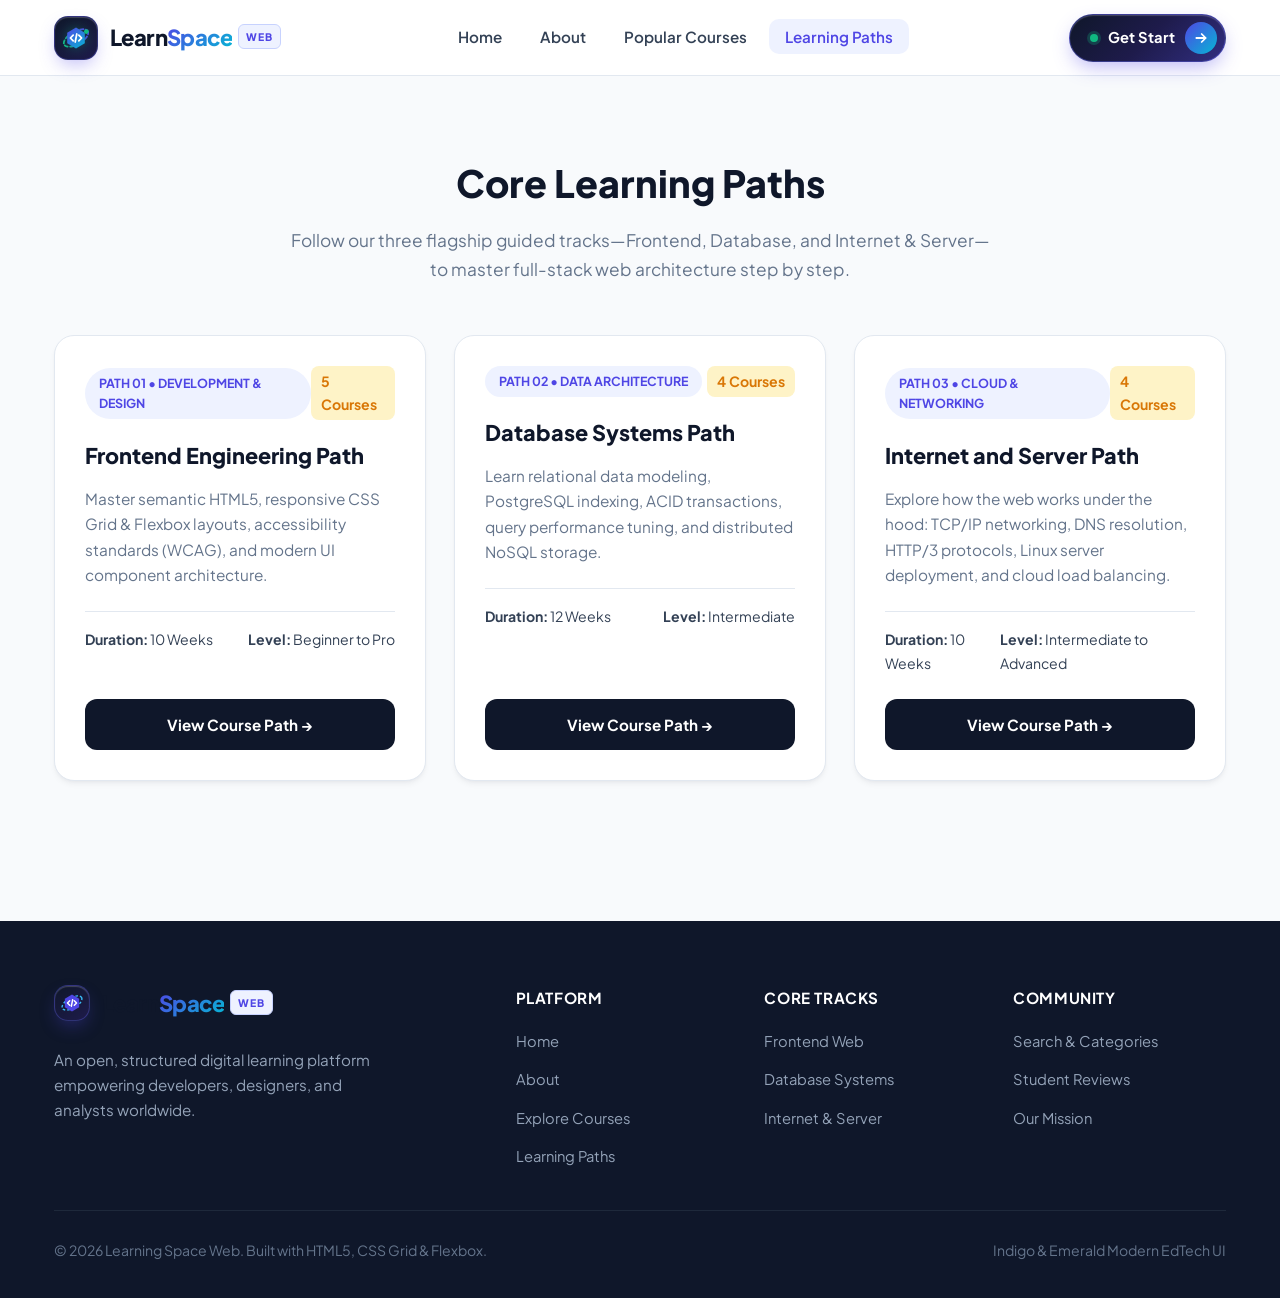
==== learning-paths.html @ 8401d3a4 "first commit" ====
<!DOCTYPE html>
<html lang="en">
<head>
  <meta charset="UTF-8">
  <meta name="viewport" content="width=device-width, initial-scale=1.0">
  <title>Learning Space Web | Learning Paths</title>
  <link rel="stylesheet" href="style.css">
</head>
<body>

  <!-- Navigation Bar with Mobile Toggle Bar (<1024px) -->
  <header class="navbar">
    <div class="nav-container">
      
      <!-- Unique & Advanced Learn Space Web Logo -->
      <a href="index.html" class="ls-brand-logo" aria-label="Learn Space Web Home">
        <div class="ls-logo-emblem">
          <svg class="ls-svg-icon" viewBox="0 0 40 40" fill="none" xmlns="http://www.w3.org/2000/svg">
            <ellipse cx="20" cy="20" rx="17" ry="8" transform="rotate(-30 20 20)" stroke="url(#ls-cyan-grad)" stroke-width="2.2" stroke-linecap="round" stroke-dasharray="4 3" />
            <path d="M20 7L31 13.5V26.5L20 33L9 26.5V13.5L20 7Z" fill="url(#ls-indigo-grad)" />
            <path d="M16.5 16.5L13 20L16.5 23.5M23.5 16.5L27 20L23.5 23.5M21 15L19 25" stroke="#ffffff" stroke-width="2.2" stroke-linecap="round" stroke-linejoin="round" />
            <circle cx="33" cy="12" r="3" fill="#10b981" />
            <defs>
              <linearGradient id="ls-indigo-grad" x1="9" y1="7" x2="31" y2="33" gradientUnits="userSpaceOnUse">
                <stop stop-color="#4f46e5" />
                <stop offset="1" stop-color="#06b6d4" />
              </linearGradient>
              <linearGradient id="ls-cyan-grad" x1="3" y1="20" x2="37" y2="20" gradientUnits="userSpaceOnUse">
                <stop stop-color="#10b981" />
                <stop offset="1" stop-color="#4f46e5" />
              </linearGradient>
            </defs>
          </svg>
          <span class="ls-logo-glow"></span>
        </div>

        <div class="ls-logo-text">
          <span class="ls-title-main">Learn<span>Space</span></span>
          <span class="ls-title-badge">WEB</span>
        </div>
      </a>

      <!-- Pure CSS Mobile Toggle Checkbox & Hamburger Label -->
      <input type="checkbox" id="nav-toggle" class="nav-toggle-checkbox">
      <label for="nav-toggle" class="nav-toggle-label" aria-label="Toggle Navigation Menu">
        <span></span>
        <span></span>
        <span></span>
      </label>

      <!-- Navigation Links -->
      <nav>
        <ul class="nav-links">
          <li><a href="index.html">Home</a></li>
          <li><a href="about.html">About</a></li>
          <li><a href="popular-courses.html">Popular Courses</a></li>
          <li><a href="learning-paths.html" class="active">Learning Paths</a></li>
        </ul>
      </nav>

      <!-- Advanced Get Started CTA Button -->
      <div class="nav-actions">
        <a href="get-started.html" class="ls-btn-get-started">
          <span class="ls-btn-pulse"></span>
          <span class="ls-btn-label">Get Start</span>
          <span class="ls-btn-icon-box">
            <svg viewBox="0 0 20 20" fill="none" xmlns="http://www.w3.org/2000/svg">
              <path d="M4.16669 10H15.8334M15.8334 10L10.8334 5M15.8334 10L10.8334 15" stroke="currentColor" stroke-width="2.2" stroke-linecap="round" stroke-linejoin="round"/>
            </svg>
          </span>
        </a>
      </div>

    </div>
  </header>

  <main>
    <section class="section-padding">
      <div class="container">
        <div class="section-header">
          <h2>Core Learning Paths</h2>
          <p>Follow our three flagship guided tracks—Frontend, Database, and Internet & Server—to master full-stack web architecture step by step.</p>
        </div>

        <div class="cards-grid">
          <article class="course-card" id="frontend">
            <div>
              <div class="badge-row">
                <span class="category-tag">Path 01 • Development & Design</span>
                <span class="meta-info">5 Courses</span>
              </div>
              <h3>Frontend Engineering Path</h3>
              <p>
                Master semantic HTML5, responsive CSS Grid & Flexbox layouts, accessibility standards (WCAG), and modern UI component architecture.
              </p>
              <ul class="course-meta-list">
                <li><strong>Duration:</strong> 10 Weeks</li>
                <li><strong>Level:</strong> Beginner to Pro</li>
              </ul>
            </div>
            <div class="card-footer">
              <a href="https://developer.mozilla.org/en-US/docs/Learn/Front-end_web_developer" target="_blank" rel="noopener noreferrer" class="btn-course-anchor">View Course Path &rarr;</a>
            </div>
          </article>

          <article class="course-card" id="database">
            <div>
              <div class="badge-row">
                <span class="category-tag">Path 02 • Data Architecture</span>
                <span class="meta-info">4 Courses</span>
              </div>
              <h3>Database Systems Path</h3>
              <p>
                Learn relational data modeling, PostgreSQL indexing, ACID transactions, query performance tuning, and distributed NoSQL storage.
              </p>
              <ul class="course-meta-list">
                <li><strong>Duration:</strong> 12 Weeks</li>
                <li><strong>Level:</strong> Intermediate</li>
              </ul>
            </div>
            <div class="card-footer">
              <a href="https://cloud.google.com/learn/training" target="_blank" rel="noopener noreferrer" class="btn-course-anchor">View Course Path &rarr;</a>
            </div>
          </article>

          <article class="course-card" id="server">
            <div>
              <div class="badge-row">
                <span class="category-tag">Path 03 • Cloud & Networking</span>
                <span class="meta-info">4 Courses</span>
              </div>
              <h3>Internet and Server Path</h3>
              <p>
                Explore how the web works under the hood: TCP/IP networking, DNS resolution, HTTP/3 protocols, Linux server deployment, and cloud load balancing.
              </p>
              <ul class="course-meta-list">
                <li><strong>Duration:</strong> 10 Weeks</li>
                <li><strong>Level:</strong> Intermediate to Advanced</li>
              </ul>
            </div>
            <div class="card-footer">
              <a href="https://developer.mozilla.org/en-US/docs/Learn/Common_questions/Web_mechanics/How_does_the_Internet_work" target="_blank" rel="noopener noreferrer" class="btn-course-anchor">View Course Path &rarr;</a>
            </div>
          </article>
        </div>
      </div>
    </section>
  </main>

  <!-- Shared Dark Slate Footer -->
  <footer class="site-footer">
    <div class="container">
      <div class="footer-grid">
        <div class="footer-brand">
          <a href="index.html" class="ls-brand-logo" style="margin-bottom: 12px;">
            <div class="ls-logo-emblem" style="width: 36px; height: 36px;">
              <svg class="ls-svg-icon" viewBox="0 0 40 40" fill="none" style="width: 26px; height: 26px;">
                <ellipse cx="20" cy="20" rx="17" ry="8" transform="rotate(-30 20 20)" stroke="#38bdf8" stroke-width="2.2" stroke-dasharray="4 3" />
                <path d="M20 7L31 13.5V26.5L20 33L9 26.5V13.5L20 7Z" fill="#4f46e5" />
                <path d="M16.5 16.5L13 20L16.5 23.5M23.5 16.5L27 20L23.5 23.5M21 15L19 25" stroke="#ffffff" stroke-width="2.2" stroke-linecap="round" stroke-linejoin="round" />
              </svg>
            </div>
            <div class="ls-logo-text">
              <span class="ls-title-main">Learn<span>Space</span></span>
              <span class="ls-title-badge">WEB</span>
            </div>
          </a>
          <p>An open, structured digital learning platform empowering developers, designers, and analysts worldwide.</p>
        </div>
        <div class="footer-col">
          <h4>Platform</h4>
          <ul>
            <li><a href="index.html">Home</a></li>
            <li><a href="about.html">About</a></li>
            <li><a href="explore-courses.html">Explore Courses</a></li>
            <li><a href="learning-paths.html">Learning Paths</a></li>
          </ul>
        </div>
        <div class="footer-col">
          <h4>Core Tracks</h4>
          <ul>
            <li><a href="learning-paths.html#frontend">Frontend Web</a></li>
            <li><a href="learning-paths.html#database">Database Systems</a></li>
            <li><a href="learning-paths.html#server">Internet & Server</a></li>
          </ul>
        </div>
        <div class="footer-col">
          <h4>Community</h4>
          <ul>
            <li><a href="index.html#search-categories">Search & Categories</a></li>
            <li><a href="index.html#testimonials">Student Reviews</a></li>
            <li><a href="about.html">Our Mission</a></li>
          </ul>
        </div>
      </div>
      <div class="footer-bottom">
        <span>&copy; 2026 Learning Space Web. Built with HTML5, CSS Grid & Flexbox.</span>
        <span>Indigo & Emerald Modern EdTech UI</span>
      </div>
    </div>
  </footer>

</body>
</html>
---- style.css ----
/* ==========================================================================
   GOOGLE FONTS & CSS VARIABLES
   ========================================================================== */
@import url('https://fonts.googleapis.com/css2?family=Plus+Jakarta+Sans:wght@400;500;600;700;800&display=swap');

:root {
  --primary: #4f46e5;         /* Royal Indigo */
  --primary-dark: #3730a3;    /* Deep Indigo */
  --primary-light: #eef2ff;   /* Soft Indigo Tint */
  --accent: #10b981;          /* Emerald Teal */
  --accent-light: #d1fae5;    /* Mint Tint */
  --amber: #f59e0b;           /* Star Rating Gold */
  --amber-light: #fef3c7;
  --rose: #f43f5e;            /* Coral Rose Accent */
  --rose-light: #ffe4e6;
  --slate-900: #0f172a;       /* Deep Slate Heading */
  --slate-700: #334155;       /* Body Dark */
  --slate-500: #64748b;       /* Muted Text */
  --bg-page: #f8fafc;         /* Crisp Cool Alabaster */
  --bg-surface: #ffffff;      /* Pure White Card */
  --border-color: #e2e8f0;    /* Subtle Hairline Border */
  --shadow-sm: 0 4px 6px -1px rgba(15, 23, 42, 0.05), 0 2px 4px -2px rgba(15, 23, 42, 0.05);
  --shadow-lg: 0 20px 25px -5px rgba(15, 23, 42, 0.08), 0 8px 10px -6px rgba(15, 23, 42, 0.04);
  --gradient-brand: linear-gradient(135deg, #4f46e5 0%, #06b6d4 100%);
  --gradient-dark: linear-gradient(135deg, #0f172a 0%, #1e1b4b 100%);
}

* {
  box-sizing: border-box;
  margin: 0;
  padding: 0;
}

html {
  scroll-behavior: smooth;
}

body {
  font-family: 'Plus Jakarta Sans', -apple-system, BlinkMacSystemFont, sans-serif;
  color: var(--slate-900);
  background-color: var(--bg-page);
  line-height: 1.65;
  display: flex;
  flex-direction: column;
  min-height: 100vh;
}

main {
  flex: 1;
}

.container {
  max-width: 1220px;
  margin: 0 auto;
  padding: 0 24px;
}

/* ==========================================================================
   NAVIGATION BAR & MOBILE TOGGLE BAR (<1024px)
   ========================================================================== */
.navbar {
  position: sticky;
  top: 0;
  background: rgba(255, 255, 255, 0.98);
  backdrop-filter: blur(12px);
  border-bottom: 1px solid var(--border-color);
  z-index: 1000;
  height: 76px;
  display: flex;
  align-items: center;
}

.nav-container {
  width: 100%;
  max-width: 1220px;
  margin: 0 auto;
  padding: 0 24px;
  display: flex;
  justify-content: space-between;
  align-items: center;
  position: relative;
}

/* Hidden Checkbox */
.nav-toggle-checkbox {
  display: none;
}

/* Hamburger Icon */
.nav-toggle-label {
  display: none;
  flex-direction: column;
  justify-content: space-between;
  width: 28px;
  height: 20px;
  cursor: pointer;
  z-index: 1100;
}

.nav-toggle-label span {
  display: block;
  height: 3px;
  width: 100%;
  border-radius: 2px;
  background-color: var(--slate-900);
  transition: all 0.3s ease;
}

/* Unique & Advanced Learn Space Web Logo */
.ls-brand-logo {
  display: inline-flex;
  align-items: center;
  gap: 12px;
  text-decoration: none;
  user-select: none;
  position: relative;
}

.ls-logo-emblem {
  position: relative;
  width: 44px;
  height: 44px;
  border-radius: 14px;
  background: linear-gradient(145deg, #0f172a 0%, #1e1b4b 100%);
  border: 1px solid rgba(99, 102, 241, 0.35);
  display: flex;
  align-items: center;
  justify-content: center;
  box-shadow: 
    0 8px 18px -4px rgba(79, 70, 229, 0.35),
    inset 0 1px 1px rgba(255, 255, 255, 0.2);
  transition: transform 0.35s cubic-bezier(0.34, 1.56, 0.64, 1), box-shadow 0.35s ease;
  overflow: hidden;
}

.ls-svg-icon {
  width: 32px;
  height: 32px;
  z-index: 2;
  transition: transform 0.4s ease;
}

.ls-logo-glow {
  position: absolute;
  width: 28px;
  height: 28px;
  background: radial-gradient(circle, rgba(16, 185, 129, 0.55) 0%, transparent 70%);
  filter: blur(6px);
  z-index: 1;
}

.ls-logo-text {
  display: flex;
  align-items: center;
  gap: 6px;
}

.ls-title-main {
  font-size: 1.38rem;
  font-weight: 800;
  letter-spacing: -0.6px;
  color: var(--slate-900);
}

.ls-title-main span {
  background: var(--gradient-brand);
  -webkit-background-clip: text;
  -webkit-text-fill-color: transparent;
}

.ls-title-badge {
  font-size: 0.65rem;
  font-weight: 800;
  letter-spacing: 1px;
  padding: 3px 7px;
  border-radius: 6px;
  background: #eef2ff;
  color: #4f46e5;
  border: 1px solid #c7d2fe;
  transform: translateY(-1px);
}

.ls-brand-logo:hover .ls-logo-emblem {
  transform: translateY(-2px) rotate(-4deg) scale(1.04);
}

/* Nav Links Desktop */
.nav-links {
  list-style: none;
  display: flex;
  align-items: center;
  gap: 6px;
}

.nav-links a {
  text-decoration: none;
  color: var(--slate-700);
  font-weight: 600;
  font-size: 0.95rem;
  padding: 8px 16px;
  border-radius: 10px;
  transition: all 0.2s ease;
}

.nav-links a:hover,
.nav-links a.active {
  background-color: var(--primary-light);
  color: var(--primary);
}

.nav-actions {
  display: flex;
  align-items: center;
}

/* Advanced Get Started Button */
.ls-btn-get-started {
  position: relative;
  display: inline-flex;
  align-items: center;
  gap: 10px;
  padding: 7px 8px 7px 20px;
  border-radius: 999px;
  background: linear-gradient(135deg, #0f172a 0%, #1e1b4b 50%, #312e81 100%);
  color: #ffffff;
  text-decoration: none;
  font-weight: 700;
  font-size: 0.92rem;
  border: 1px solid rgba(99, 102, 241, 0.45);
  box-shadow: 0 8px 20px -4px rgba(79, 70, 229, 0.4), inset 0 1px 1px rgba(255, 255, 255, 0.2);
  overflow: hidden;
  transition: transform 0.25s ease, box-shadow 0.25s ease;
}

.ls-btn-pulse {
  width: 8px;
  height: 8px;
  border-radius: 50%;
  background-color: #10b981;
  box-shadow: 0 0 0 3px rgba(16, 185, 129, 0.25);
}

.ls-btn-icon-box {
  width: 32px;
  height: 32px;
  border-radius: 50%;
  background: linear-gradient(135deg, #4f46e5 0%, #06b6d4 100%);
  display: flex;
  align-items: center;
  justify-content: center;
  color: #ffffff;
}

.ls-btn-icon-box svg {
  width: 16px;
  height: 16px;
}

.ls-btn-get-started:hover {
  transform: translateY(-2px);
  box-shadow: 0 12px 26px -4px rgba(6, 182, 212, 0.5);
}

/* ==========================================================================
   BUTTONS & GENERAL COMPONENTS
   ========================================================================== */
.btn-primary {
  display: inline-block;
  background: var(--gradient-brand);
  color: #ffffff;
  font-weight: 700;
  font-size: 1rem;
  padding: 14px 32px;
  border-radius: 14px;
  text-decoration: none;
  box-shadow: 0 10px 20px -5px rgba(79, 70, 229, 0.4);
  transition: transform 0.2s;
}

.btn-primary:hover {
  transform: translateY(-2px);
}

.btn-course-anchor {
  display: block;
  width: 100%;
  background-color: var(--slate-900);
  color: #ffffff;
  font-weight: 700;
  font-size: 0.95rem;
  padding: 13px 20px;
  border-radius: 12px;
  text-decoration: none;
  text-align: center;
  transition: background-color 0.2s ease, transform 0.2s ease;
}

.btn-course-anchor:hover {
  background-color: var(--primary);
  transform: translateY(-2px);
}

/* ==========================================================================
   HERO & SECTIONS
   ========================================================================== */
.hero {
  padding: 80px 0;
  background: radial-gradient(circle at top right, #e0e7ff 0%, #f8fafc 55%);
  border-bottom: 1px solid var(--border-color);
}

.hero-grid {
  display: grid;
  grid-template-columns: 1.15fr 0.85fr;
  gap: 56px;
  align-items: center;
}

.hero-pill {
  display: inline-block;
  background: var(--accent-light);
  color: #065f46;
  font-weight: 700;
  font-size: 0.82rem;
  padding: 6px 14px;
  border-radius: 999px;
  margin-bottom: 18px;
  text-transform: uppercase;
}

.hero-content h1 {
  font-size: 3.2rem;
  line-height: 1.15;
  font-weight: 800;
  margin-bottom: 20px;
  color: var(--slate-900);
}

.hero-content h1 span {
  background: var(--gradient-brand);
  -webkit-background-clip: text;
  -webkit-text-fill-color: transparent;
}

.hero-content p {
  font-size: 1.15rem;
  color: var(--slate-500);
  margin-bottom: 32px;
}

.hero-visual-grid {
  display: grid;
  grid-template-columns: repeat(2, 1fr);
  gap: 18px;
}

.hero-img-card {
  background: var(--bg-surface);
  border: 1px solid var(--border-color);
  border-radius: 18px;
  overflow: hidden;
  box-shadow: var(--shadow-sm);
  transition: transform 0.25s ease;
}

.hero-img-card:hover {
  transform: translateY(-5px);
}

.hero-img-card img {
  width: 100%;
  height: 155px;
  object-fit: cover;
  display: block;
}

.hero-img-card .img-caption {
  padding: 12px 16px;
  font-size: 0.88rem;
  font-weight: 700;
  color: var(--slate-900);
}

.section-padding {
  padding: 76px 0;
}

.section-alt {
  background-color: var(--bg-surface);
  border-top: 1px solid var(--border-color);
  border-bottom: 1px solid var(--border-color);
}

.section-header {
  text-align: center;
  max-width: 700px;
  margin: 0 auto 52px;
}

.section-header h2 {
  font-size: 2.35rem;
  font-weight: 800;
  margin-bottom: 12px;
  color: var(--slate-900);
}

.section-header p {
  color: var(--slate-500);
  font-size: 1.08rem;
}

/* ==========================================================================
   SEARCH & CATEGORY SECTION
   ========================================================================== */
.input-cards-grid {
  display: grid;
  grid-template-columns: repeat(auto-fit, minmax(240px, 1fr));
  gap: 20px;
  margin-bottom: 36px;
}

.input-card {
  background: var(--bg-page);
  border: 1px solid var(--border-color);
  border-radius: 16px;
  padding: 20px;
  display: flex;
  flex-direction: column;
  gap: 10px;
}

.input-card label {
  font-size: 0.82rem;
  font-weight: 700;
  color: var(--primary);
  text-transform: uppercase;
}

.input-card input,
.input-card select {
  width: 100%;
  padding: 12px 14px;
  border: 1px solid var(--border-color);
  border-radius: 10px;
  background: var(--bg-surface);
  font-size: 0.95rem;
  font-family: inherit;
  color: var(--slate-900);
  outline: none;
}

.chips-wrapper {
  display: flex;
  flex-wrap: wrap;
  justify-content: center;
  gap: 12px;
  margin-top: 16px;
}

.chip {
  padding: 10px 22px;
  border-radius: 999px;
  border: 1px solid var(--border-color);
  background: var(--bg-page);
  color: var(--slate-700);
  font-weight: 600;
  font-size: 0.92rem;
  text-decoration: none;
  transition: all 0.2s;
}

.chip:hover,
.chip.active-chip {
  background: var(--primary);
  color: #ffffff;
  border-color: var(--primary);
}

/* ==========================================================================
   CARDS & GRIDS
   ========================================================================== */
.cards-grid {
  display: grid;
  grid-template-columns: repeat(auto-fit, minmax(330px, 1fr));
  gap: 28px;
}

.course-card {
  background: var(--bg-surface);
  border: 1px solid var(--border-color);
  border-radius: 20px;
  padding: 30px;
  display: flex;
  flex-direction: column;
  justify-content: space-between;
  box-shadow: var(--shadow-sm);
  transition: transform 0.25s ease, box-shadow 0.25s ease;
}

.course-card:hover {
  transform: translateY(-6px);
  box-shadow: var(--shadow-lg);
}

.badge-row {
  display: flex;
  justify-content: space-between;
  align-items: center;
  margin-bottom: 18px;
}

.category-tag {
  font-size: 0.78rem;
  font-weight: 700;
  padding: 5px 14px;
  border-radius: 999px;
  background: var(--primary-light);
  color: var(--primary);
  text-transform: uppercase;
}

.meta-info {
  font-size: 0.88rem;
  color: #d97706;
  font-weight: 700;
  background: var(--amber-light);
  padding: 4px 10px;
  border-radius: 8px;
}

.course-card h3 {
  font-size: 1.35rem;
  font-weight: 800;
  margin-bottom: 12px;
  color: var(--slate-900);
}

.course-card p {
  color: var(--slate-500);
  font-size: 0.96rem;
  margin-bottom: 24px;
}

.course-meta-list {
  list-style: none;
  border-top: 1px solid var(--border-color);
  padding-top: 16px;
  margin-bottom: 24px;
  display: flex;
  justify-content: space-between;
  font-size: 0.88rem;
  color: var(--slate-700);
}

.card-footer {
  margin-top: auto;
}

/* ==========================================================================
   BENEFITS & TESTIMONIALS
   ========================================================================== */
.benefits-grid {
  display: grid;
  grid-template-columns: repeat(auto-fit, minmax(215px, 1fr));
  gap: 22px;
}

.benefit-card {
  background: var(--bg-surface);
  border: 1px solid var(--border-color);
  border-radius: 18px;
  padding: 28px 24px;
  box-shadow: var(--shadow-sm);
  display: flex;
  flex-direction: column;
  gap: 12px;
  transition: transform 0.2s ease;
}

.benefit-card:hover {
  transform: translateY(-4px);
}

.benefit-icon {
  width: 50px;
  height: 50px;
  border-radius: 14px;
  display: flex;
  align-items: center;
  justify-content: center;
  font-size: 1.25rem;
  font-weight: 800;
}

.icon-indigo { background: var(--primary-light); color: var(--primary); }
.icon-emerald { background: var(--accent-light); color: #059669; }
.icon-amber { background: var(--amber-light); color: #d97706; }
.icon-rose { background: var(--rose-light); color: var(--rose); }

.success-banner {
  background: var(--gradient-dark);
  color: #ffffff;
  border-radius: 22px;
  padding: 36px 32px;
  margin-bottom: 48px;
  display: grid;
  grid-template-columns: repeat(auto-fit, minmax(200px, 1fr));
  gap: 24px;
  text-align: center;
}

.success-stat h3 {
  font-size: 2.3rem;
  font-weight: 800;
  color: #34d399;
  margin-bottom: 4px;
}

.success-stat p {
  font-size: 0.92rem;
  color: #cbd5e1;
}

.testimonials-grid {
  display: grid;
  grid-template-columns: repeat(auto-fit, minmax(320px, 1fr));
  gap: 28px;
}

.testimonial-card {
  background: var(--bg-surface);
  border: 1px solid var(--border-color);
  border-radius: 20px;
  padding: 30px;
  box-shadow: var(--shadow-sm);
  display: flex;
  flex-direction: column;
  justify-content: space-between;
  gap: 20px;
}

.rating-row {
  display: flex;
  justify-content: space-between;
  align-items: center;
}

.stars {
  color: var(--amber);
  font-size: 1.15rem;
  letter-spacing: 2px;
}

.verified-run {
  font-size: 0.78rem;
  font-weight: 700;
  background: var(--accent-light);
  color: #065f46;
  padding: 4px 12px;
  border-radius: 999px;
}

.review-quote {
  font-size: 1rem;
  color: var(--slate-700);
  font-style: italic;
}

.reviewer-profile {
  display: flex;
  align-items: center;
  gap: 14px;
  border-top: 1px solid var(--border-color);
  padding-top: 18px;
}

.avatar-circle {
  width: 46px;
  height: 46px;
  border-radius: 50%;
  background: var(--gradient-brand);
  color: #ffffff;
  display: flex;
  align-items: center;
  justify-content: center;
  font-weight: 800;
}

.reviewer-info h4 {
  font-size: 0.98rem;
  font-weight: 700;
  color: var(--slate-900);
}

.reviewer-info span {
  font-size: 0.84rem;
  color: var(--slate-500);
}

.about-stats-grid {
  display: grid;
  grid-template-columns: repeat(auto-fit, minmax(220px, 1fr));
  gap: 24px;
  margin-bottom: 56px;
}

.stat-card {
  background: var(--bg-surface);
  border: 1px solid var(--border-color);
  border-radius: 18px;
  padding: 30px 24px;
  text-align: center;
  box-shadow: var(--shadow-sm);
}

.stat-card h3 {
  font-size: 2.5rem;
  font-weight: 800;
  color: var(--primary);
  margin-bottom: 6px;
}

.stat-card p {
  color: var(--slate-500);
  font-weight: 600;
}

/* ==========================================================================
   ENROLLMENT & GET STARTED FORM STYLES
   ========================================================================== */
.enrollment-grid {
  display: grid;
  grid-template-columns: 0.95fr 1.05fr;
  gap: 48px;
  align-items: start;
}

.enrollment-info-card {
  background: var(--gradient-dark);
  color: #ffffff;
  border-radius: 24px;
  padding: 40px 36px;
  box-shadow: var(--shadow-lg);
  display: flex;
  flex-direction: column;
  gap: 28px;
}

.enrollment-info-card h2 {
  font-size: 2rem;
  font-weight: 800;
}

.perks-list {
  list-style: none;
  display: flex;
  flex-direction: column;
  gap: 18px;
}

.perks-list li {
  display: flex;
  align-items: flex-start;
  gap: 14px;
  font-size: 0.95rem;
  color: #e2e8f0;
}

.perk-check {
  width: 26px;
  height: 26px;
  border-radius: 50%;
  background: rgba(16, 185, 129, 0.2);
  color: #34d399;
  display: flex;
  align-items: center;
  justify-content: center;
  font-weight: 800;
  flex-shrink: 0;
}

.enrollment-quote-box {
  background: rgba(255, 255, 255, 0.07);
  border: 1px solid rgba(255, 255, 255, 0.12);
  border-radius: 16px;
  padding: 20px;
}

.enrollment-quote-box p {
  font-size: 0.92rem;
  font-style: italic;
  color: #f1f5f9;
  margin-bottom: 10px;
}

.enrollment-quote-box span {
  font-size: 0.82rem;
  color: #34d399;
  font-weight: 700;
}

.enrollment-form-card {
  background: var(--bg-surface);
  border: 1px solid var(--border-color);
  border-radius: 24px;
  padding: 40px 36px;
  box-shadow: var(--shadow-lg);
}

.enrollment-form-card h3 {
  font-size: 1.6rem;
  font-weight: 800;
  margin-bottom: 8px;
  color: var(--slate-900);
}

.form-grid-row {
  display: grid;
  grid-template-columns: 1fr 1fr;
  gap: 20px;
}

.form-group {
  display: flex;
  flex-direction: column;
  gap: 8px;
  margin-bottom: 20px;
}

.form-group label {
  font-size: 0.85rem;
  font-weight: 700;
  color: var(--slate-700);
}

.form-group input,
.form-group select {
  width: 100%;
  padding: 13px 16px;
  border: 1px solid var(--border-color);
  border-radius: 12px;
  background: var(--bg-page);
  font-size: 0.95rem;
  font-family: inherit;
  color: var(--slate-900);
  outline: none;
}

.path-options-grid {
  display: grid;
  grid-template-columns: repeat(3, 1fr);
  gap: 12px;
  margin-top: 4px;
}

.path-radio-card {
  position: relative;
  cursor: pointer;
}

.path-radio-card input[type="radio"] {
  position: absolute;
  opacity: 0;
  pointer-events: none;
}

.path-radio-content {
  display: flex;
  flex-direction: column;
  align-items: center;
  text-align: center;
  gap: 6px;
  padding: 16px 12px;
  border: 2px solid var(--border-color);
  border-radius: 14px;
  background: var(--bg-page);
  transition: all 0.2s ease;
}

.path-radio-card input[type="radio"]:checked + .path-radio-content {
  border-color: var(--primary);
  background: var(--primary-light);
}

.checkbox-row {
  display: flex;
  align-items: center;
  gap: 10px;
  margin-bottom: 24px;
  font-size: 0.88rem;
  color: var(--slate-700);
}

.btn-submit-enroll {
  width: 100%;
  background: var(--gradient-brand);
  color: #ffffff;
  font-weight: 700;
  font-size: 1rem;
  padding: 15px 24px;
  border: none;
  border-radius: 14px;
  cursor: pointer;
}

/* ==========================================================================
   FOOTER
   ========================================================================== */
.site-footer {
  background: var(--slate-900);
  color: #f8fafc;
  padding: 64px 0 36px;
  margin-top: 64px;
}

.footer-grid {
  display: grid;
  grid-template-columns: 2fr 1fr 1fr 1fr;
  gap: 36px;
  padding-bottom: 40px;
  border-bottom: 1px solid #1e293b;
}

.footer-brand .logo {
  color: #ffffff;
}

.footer-brand p {
  color: #94a3b8;
  margin-top: 14px;
  font-size: 0.95rem;
  max-width: 340px;
}

.footer-col h4 {
  font-size: 0.95rem;
  font-weight: 700;
  margin-bottom: 18px;
  color: #ffffff;
  text-transform: uppercase;
  letter-spacing: 0.6px;
}

.footer-col ul {
  list-style: none;
  display: flex;
  flex-direction: column;
  gap: 12px;
}

.footer-col a {
  text-decoration: none;
  color: #94a3b8;
  font-size: 0.92rem;
  transition: color 0.2s;
}

.footer-col a:hover {
  color: #38bdf8;
}

.footer-bottom {
  padding-top: 28px;
  display: flex;
  justify-content: space-between;
  align-items: center;
  font-size: 0.88rem;
  color: #64748b;
}

/* ==========================================================================
   RESPONSIVE MEDIA QUERY (<1024px MOBILE HAMBURGER TOGGLE)
   ========================================================================== */
@media (max-width: 1023px) {
  .nav-container {
    padding-right: 12px;
  }

  .nav-toggle-label {
    display: flex;
  }

  .nav-actions {
    display: none;
  }

  .nav-links {
    position: absolute;
    top: 76px;
    left: 0;
    width: 100%;
    background: var(--bg-surface);
    flex-direction: column;
    align-items: stretch;
    padding: 24px;
    gap: 12px;
    border-bottom: 1px solid var(--border-color);
    box-shadow: 0 20px 25px -5px rgba(15, 23, 42, 0.1);
    
    display: none;
    opacity: 0;
    transform: translateY(-10px);
    transition: opacity 0.25s ease, transform 0.25s ease;
  }

  .nav-links a {
    padding: 14px 18px;
    border-radius: 12px;
    font-size: 1.05rem;
    background: var(--bg-page);
  }

  .nav-toggle-checkbox:checked ~ nav .nav-links {
    display: flex;
    opacity: 1;
    transform: translateY(0);
  }

  .nav-toggle-checkbox:checked + .nav-toggle-label span:nth-child(1) {
    transform: translateY(8.5px) rotate(45deg);
  }

  .nav-toggle-checkbox:checked + .nav-toggle-label span:nth-child(2) {
    opacity: 0;
  }

  .nav-toggle-checkbox:checked + .nav-toggle-label span:nth-child(3) {
    transform: translateY(-8.5px) rotate(-45deg);
  }

  .hero-grid,
  .enrollment-grid,
  .footer-grid,
  .form-grid-row,
  .path-options-grid {
    grid-template-columns: 1fr;
  }
}

@media (max-width: 768px) {
  .nav-container {
    padding-right: 4px;
  }
}
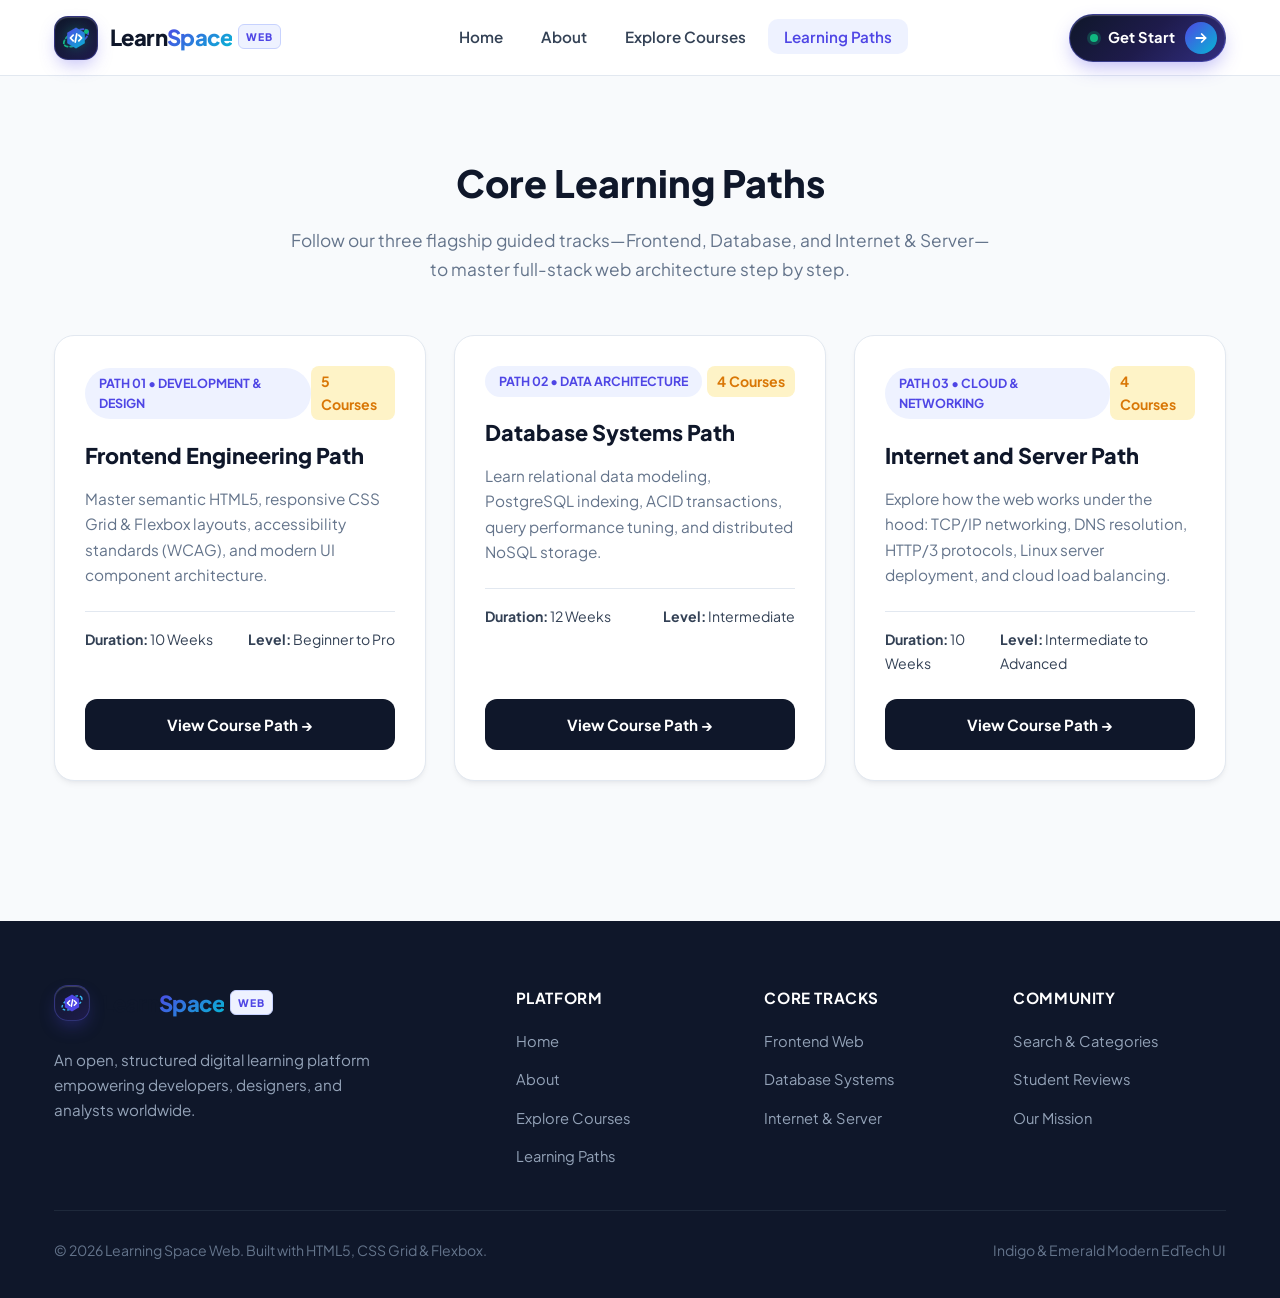
==== commit 8b3c053e: "update navigation link from "Popular Courses" to "Explore Courses"" ====
--- a/learning-paths.html
+++ b/learning-paths.html
@@ -53,7 +53,7 @@
         <ul class="nav-links">
           <li><a href="index.html">Home</a></li>
           <li><a href="about.html">About</a></li>
-          <li><a href="popular-courses.html">Popular Courses</a></li>
+          <li><a href="explore-courses.html">Explore Courses</a></li>
           <li><a href="learning-paths.html" class="active">Learning Paths</a></li>
         </ul>
       </nav>
